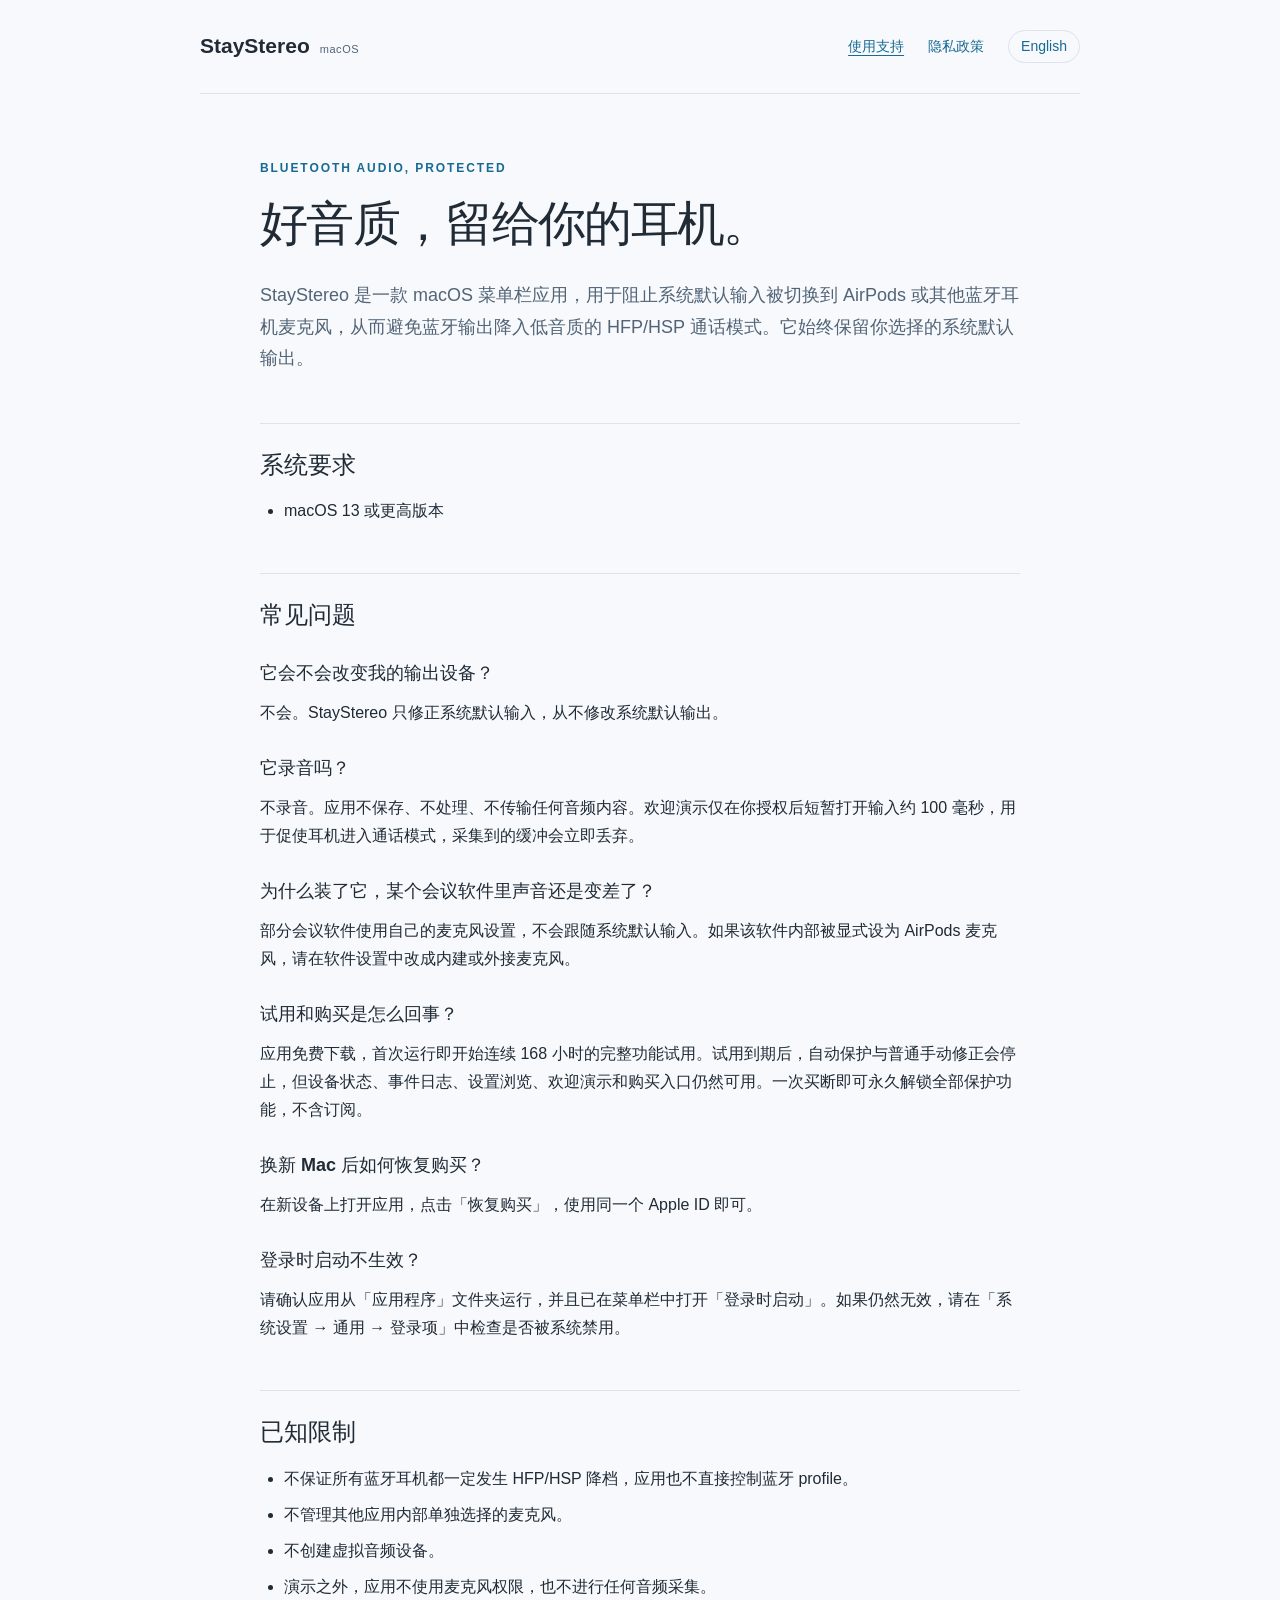
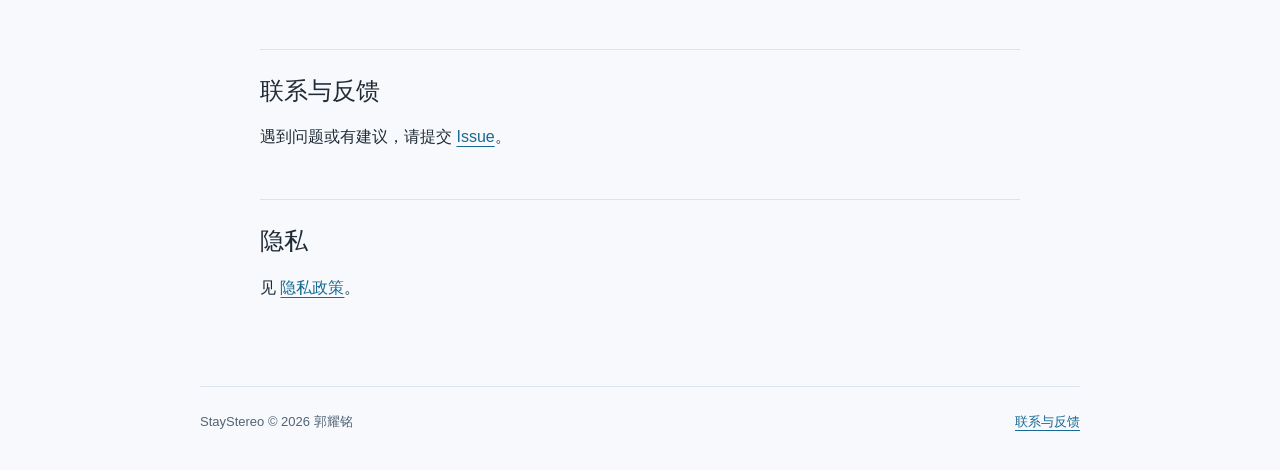
==== index.html @ f000b273 "docs: 迁移双语支持网站并支持 GitHub Pages" ====
<!doctype html>
<html lang="zh-CN">
<head>
<meta charset="utf-8">
<meta name="viewport" content="width=device-width, initial-scale=1">
<meta name="color-scheme" content="light dark">
<meta name="description" content="StayStereo 使用支持——保护 Mac 蓝牙播放音质，保留你选择的输出设备。">
<title>使用支持 · StayStereo</title>
<link rel="stylesheet" href="assets/style.css">
<link rel="alternate" hreflang="zh-CN" href="index.html">
<link rel="alternate" hreflang="en" href="en/index.html">
</head>
<body>
<a class="skip" href="#content">跳至正文</a>
<header><nav aria-label="主导航">
<a class="brand" href="index.html">StayStereo<span>macOS</span></a>
<div class="links"><a href="index.html" aria-current="page">使用支持</a><a href="privacy.html">隐私政策</a><a class="language" href="en/index.html" lang="en" hreflang="en">English</a></div>
</nav></header>
<main id="content">
<p class="eyebrow">BLUETOOTH AUDIO, PROTECTED</p>
<h1>好音质，留给你的耳机。</h1>
<p>StayStereo 是一款 macOS 菜单栏应用，用于阻止系统默认输入被切换到 AirPods 或其他蓝牙耳机麦克风，从而避免蓝牙输出降入低音质的 HFP/HSP 通话模式。它始终保留你选择的系统默认输出。</p>
<h2>系统要求</h2>
<ul>
<li>macOS 13 或更高版本</li>
</ul>
<h2>常见问题</h2>
<h3>它会不会改变我的输出设备？</h3>
<p>不会。StayStereo 只修正系统默认输入，从不修改系统默认输出。</p>
<h3>它录音吗？</h3>
<p>不录音。应用不保存、不处理、不传输任何音频内容。欢迎演示仅在你授权后短暂打开输入约 100 毫秒，用于促使耳机进入通话模式，采集到的缓冲会立即丢弃。</p>
<h3>为什么装了它，某个会议软件里声音还是变差了？</h3>
<p>部分会议软件使用自己的麦克风设置，不会跟随系统默认输入。如果该软件内部被显式设为 AirPods 麦克风，请在软件设置中改成内建或外接麦克风。</p>
<h3>试用和购买是怎么回事？</h3>
<p>应用免费下载，首次运行即开始连续 168 小时的完整功能试用。试用到期后，自动保护与普通手动修正会停止，但设备状态、事件日志、设置浏览、欢迎演示和购买入口仍然可用。一次买断即可永久解锁全部保护功能，不含订阅。</p>
<h3>换新 Mac 后如何恢复购买？</h3>
<p>在新设备上打开应用，点击「恢复购买」，使用同一个 Apple ID 即可。</p>
<h3>登录时启动不生效？</h3>
<p>请确认应用从「应用程序」文件夹运行，并且已在菜单栏中打开「登录时启动」。如果仍然无效，请在「系统设置 → 通用 → 登录项」中检查是否被系统禁用。</p>
<h2>已知限制</h2>
<ul>
<li>不保证所有蓝牙耳机都一定发生 HFP/HSP 降档，应用也不直接控制蓝牙 profile。</li>
<li>不管理其他应用内部单独选择的麦克风。</li>
<li>不创建虚拟音频设备。</li>
<li>演示之外，应用不使用麦克风权限，也不进行任何音频采集。</li>
</ul>
<h2>联系与反馈</h2>
<p>遇到问题或有建议，请提交 <a href="https://github.com/the-eric-kwok/staystereo-support/issues">Issue</a>。</p>
<h2>隐私</h2>
<p>见 <a href="privacy.html">隐私政策</a>。</p>
</main>
<footer><span>StayStereo © 2026 郭耀铭</span><a href="https://github.com/the-eric-kwok/staystereo-support/issues">联系与反馈</a></footer>
</body>
</html>
---- assets/style.css ----
:root{font-family:-apple-system,BlinkMacSystemFont,"Segoe UI",sans-serif;color:#202b36;background:#f7f9fc;line-height:1.75;font-synthesis:none;--muted:#526477;--link:#176a93;--line:#dce3eb;--surface:#e9f3f8}
*{box-sizing:border-box}body{margin:0}a{color:var(--link);text-underline-offset:4px}a:hover{text-decoration-thickness:2px}a:focus-visible{outline:3px solid var(--link);outline-offset:5px;border-radius:3px}header,main,footer{width:min(100% - 48px,880px);margin-inline:auto}nav{display:flex;justify-content:space-between;align-items:center;gap:24px;padding:28px 0;border-bottom:1px solid var(--line)}.brand{font-size:21px;font-weight:750;text-decoration:none;color:inherit;white-space:nowrap}.brand span{font-size:11px;margin-left:10px;font-weight:500;color:var(--muted);letter-spacing:.05em}.links{display:flex;align-items:center;gap:24px;font-size:14px}.links a{text-decoration:none}.links a[aria-current]{font-weight:700;text-decoration:underline}.language{border:1px solid var(--line);border-radius:20px;padding:3px 12px}main{max-width:760px;padding:64px 0 72px}.eyebrow{color:var(--link);font-size:12px;font-weight:750;letter-spacing:.16em;margin:0 0 16px}h1{font-size:clamp(32px,5vw,48px);line-height:1.2;letter-spacing:-.035em;margin:0 0 28px;text-wrap:balance}h1+p{font-size:18px;color:var(--muted)}h2{font-size:24px;line-height:1.4;margin:48px 0 16px;padding-top:24px;border-top:1px solid var(--line)}h3{font-size:18px;line-height:1.5;margin:28px 0 8px}p{margin:12px 0}ul{padding-left:24px}li{margin:8px 0}code{font-size:.9em;background:var(--surface);padding:2px 5px;border-radius:4px;overflow-wrap:anywhere}footer{display:flex;justify-content:space-between;gap:16px;padding:24px 0 36px;border-top:1px solid var(--line);font-size:13px;color:var(--muted)}.skip{position:absolute;top:-100px;left:16px;padding:8px 16px;background:var(--surface);z-index:1}.skip:focus{top:8px}
@media(max-width:600px){header,main,footer{width:calc(100% - 36px)}nav{align-items:flex-start;flex-direction:column;gap:16px;padding:20px 0}.links{gap:20px;flex-wrap:wrap}main{padding:40px 0 48px}h2{margin-top:36px}footer{flex-direction:column;gap:8px}}
@media(prefers-color-scheme:dark){:root{color:#e3eaf1;background:#111820;--muted:#a5b5c5;--link:#80c9ef;--line:#2e3c49;--surface:#203443}}
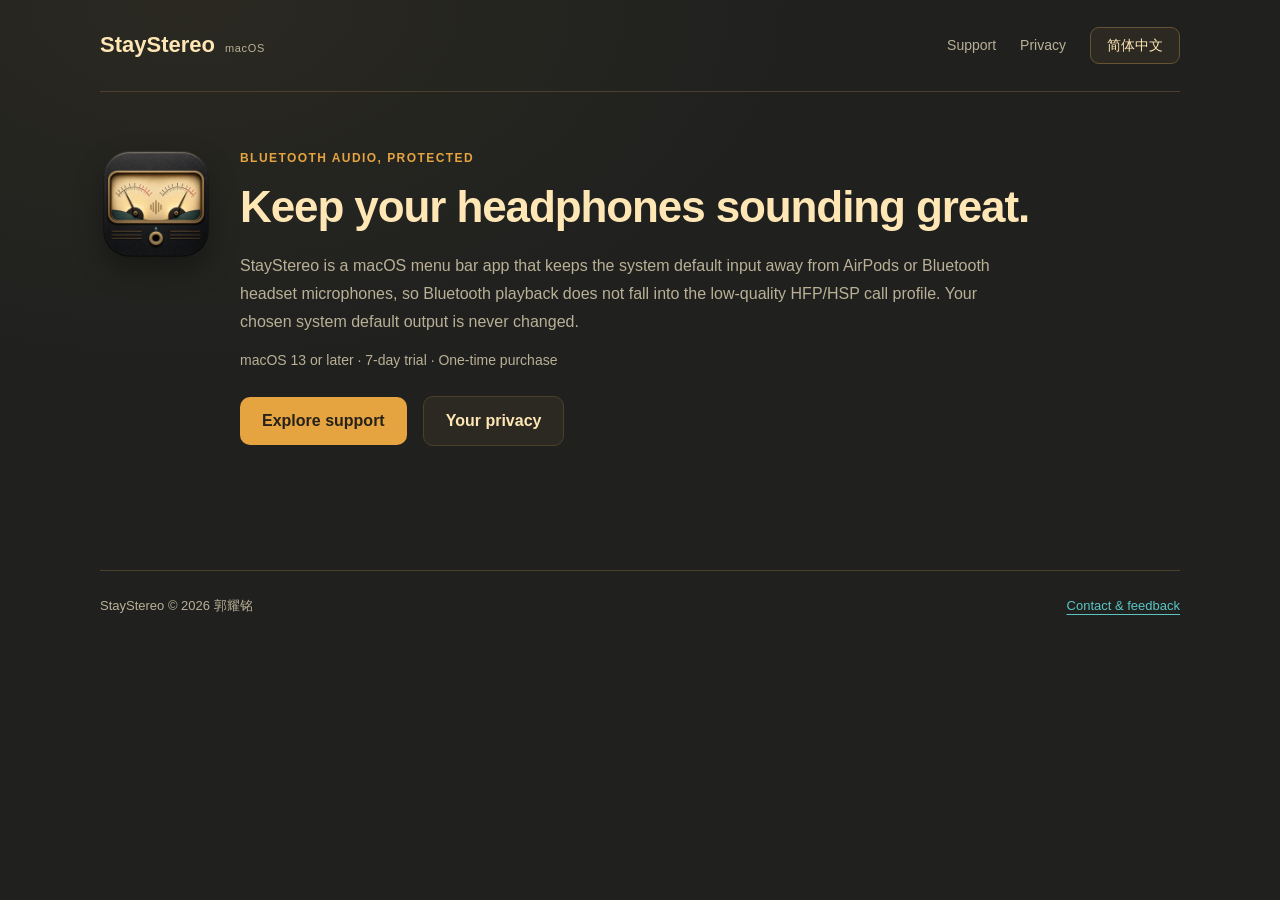
==== commit 90042238: "feat: 更新支持网站风格并拆分双语首页与支持页" ====
--- a/index.html
+++ b/index.html
@@ -1,54 +1,15 @@
 <!doctype html>
-<html lang="zh-CN">
+<html lang="en">
 <head>
 <meta charset="utf-8">
 <meta name="viewport" content="width=device-width, initial-scale=1">
-<meta name="color-scheme" content="light dark">
-<meta name="description" content="StayStereo 使用支持——保护 Mac 蓝牙播放音质，保留你选择的输出设备。">
-<title>使用支持 · StayStereo</title>
+<meta name="color-scheme" content="dark">
+<meta http-equiv="refresh" content="0; url=en/index.html">
+<link rel="canonical" href="https://the-eric-kwok.github.io/staystereo-support/en/index.html">
 <link rel="stylesheet" href="assets/style.css">
-<link rel="alternate" hreflang="zh-CN" href="index.html">
-<link rel="alternate" hreflang="en" href="en/index.html">
+<title>StayStereo</title>
 </head>
 <body>
-<a class="skip" href="#content">跳至正文</a>
-<header><nav aria-label="主导航">
-<a class="brand" href="index.html">StayStereo<span>macOS</span></a>
-<div class="links"><a href="index.html" aria-current="page">使用支持</a><a href="privacy.html">隐私政策</a><a class="language" href="en/index.html" lang="en" hreflang="en">English</a></div>
-</nav></header>
-<main id="content">
-<p class="eyebrow">BLUETOOTH AUDIO, PROTECTED</p>
-<h1>好音质，留给你的耳机。</h1>
-<p>StayStereo 是一款 macOS 菜单栏应用，用于阻止系统默认输入被切换到 AirPods 或其他蓝牙耳机麦克风，从而避免蓝牙输出降入低音质的 HFP/HSP 通话模式。它始终保留你选择的系统默认输出。</p>
-<h2>系统要求</h2>
-<ul>
-<li>macOS 13 或更高版本</li>
-</ul>
-<h2>常见问题</h2>
-<h3>它会不会改变我的输出设备？</h3>
-<p>不会。StayStereo 只修正系统默认输入，从不修改系统默认输出。</p>
-<h3>它录音吗？</h3>
-<p>不录音。应用不保存、不处理、不传输任何音频内容。欢迎演示仅在你授权后短暂打开输入约 100 毫秒，用于促使耳机进入通话模式，采集到的缓冲会立即丢弃。</p>
-<h3>为什么装了它，某个会议软件里声音还是变差了？</h3>
-<p>部分会议软件使用自己的麦克风设置，不会跟随系统默认输入。如果该软件内部被显式设为 AirPods 麦克风，请在软件设置中改成内建或外接麦克风。</p>
-<h3>试用和购买是怎么回事？</h3>
-<p>应用免费下载，首次运行即开始连续 168 小时的完整功能试用。试用到期后，自动保护与普通手动修正会停止，但设备状态、事件日志、设置浏览、欢迎演示和购买入口仍然可用。一次买断即可永久解锁全部保护功能，不含订阅。</p>
-<h3>换新 Mac 后如何恢复购买？</h3>
-<p>在新设备上打开应用，点击「恢复购买」，使用同一个 Apple ID 即可。</p>
-<h3>登录时启动不生效？</h3>
-<p>请确认应用从「应用程序」文件夹运行，并且已在菜单栏中打开「登录时启动」。如果仍然无效，请在「系统设置 → 通用 → 登录项」中检查是否被系统禁用。</p>
-<h2>已知限制</h2>
-<ul>
-<li>不保证所有蓝牙耳机都一定发生 HFP/HSP 降档，应用也不直接控制蓝牙 profile。</li>
-<li>不管理其他应用内部单独选择的麦克风。</li>
-<li>不创建虚拟音频设备。</li>
-<li>演示之外，应用不使用麦克风权限，也不进行任何音频采集。</li>
-</ul>
-<h2>联系与反馈</h2>
-<p>遇到问题或有建议，请提交 <a href="https://github.com/the-eric-kwok/staystereo-support/issues">Issue</a>。</p>
-<h2>隐私</h2>
-<p>见 <a href="privacy.html">隐私政策</a>。</p>
-</main>
-<footer><span>StayStereo © 2026 郭耀铭</span><a href="https://github.com/the-eric-kwok/staystereo-support/issues">联系与反馈</a></footer>
+<main><p>This page has moved to the <a href="en/index.html">English website</a>.</p></main>
 </body>
 </html>
--- a/assets/style.css
+++ b/assets/style.css
@@ -1,4 +1,78 @@
-:root{font-family:-apple-system,BlinkMacSystemFont,"Segoe UI",sans-serif;color:#202b36;background:#f7f9fc;line-height:1.75;font-synthesis:none;--muted:#526477;--link:#176a93;--line:#dce3eb;--surface:#e9f3f8}
-*{box-sizing:border-box}body{margin:0}a{color:var(--link);text-underline-offset:4px}a:hover{text-decoration-thickness:2px}a:focus-visible{outline:3px solid var(--link);outline-offset:5px;border-radius:3px}header,main,footer{width:min(100% - 48px,880px);margin-inline:auto}nav{display:flex;justify-content:space-between;align-items:center;gap:24px;padding:28px 0;border-bottom:1px solid var(--line)}.brand{font-size:21px;font-weight:750;text-decoration:none;color:inherit;white-space:nowrap}.brand span{font-size:11px;margin-left:10px;font-weight:500;color:var(--muted);letter-spacing:.05em}.links{display:flex;align-items:center;gap:24px;font-size:14px}.links a{text-decoration:none}.links a[aria-current]{font-weight:700;text-decoration:underline}.language{border:1px solid var(--line);border-radius:20px;padding:3px 12px}main{max-width:760px;padding:64px 0 72px}.eyebrow{color:var(--link);font-size:12px;font-weight:750;letter-spacing:.16em;margin:0 0 16px}h1{font-size:clamp(32px,5vw,48px);line-height:1.2;letter-spacing:-.035em;margin:0 0 28px;text-wrap:balance}h1+p{font-size:18px;color:var(--muted)}h2{font-size:24px;line-height:1.4;margin:48px 0 16px;padding-top:24px;border-top:1px solid var(--line)}h3{font-size:18px;line-height:1.5;margin:28px 0 8px}p{margin:12px 0}ul{padding-left:24px}li{margin:8px 0}code{font-size:.9em;background:var(--surface);padding:2px 5px;border-radius:4px;overflow-wrap:anywhere}footer{display:flex;justify-content:space-between;gap:16px;padding:24px 0 36px;border-top:1px solid var(--line);font-size:13px;color:var(--muted)}.skip{position:absolute;top:-100px;left:16px;padding:8px 16px;background:var(--surface);z-index:1}.skip:focus{top:8px}
-@media(max-width:600px){header,main,footer{width:calc(100% - 36px)}nav{align-items:flex-start;flex-direction:column;gap:16px;padding:20px 0}.links{gap:20px;flex-wrap:wrap}main{padding:40px 0 48px}h2{margin-top:36px}footer{flex-direction:column;gap:8px}}
-@media(prefers-color-scheme:dark){:root{color:#e3eaf1;background:#111820;--muted:#a5b5c5;--link:#80c9ef;--line:#2e3c49;--surface:#203443}}
+:root {
+  color-scheme: dark;
+  font-family: -apple-system, BlinkMacSystemFont, "Segoe UI", sans-serif;
+  font-synthesis: none;
+  line-height: 1.75;
+  color: #e6d6b0;
+  background: #20211f;
+  --heading: #ffe6b5;
+  --muted: #b9b096;
+  --gold: #e5a440;
+  --teal: #59c6c4;
+  --line: #4b402c;
+  --surface: #2b2922;
+}
+* { box-sizing: border-box; }
+body { margin: 0; background: radial-gradient(ellipse at 15% 0, #34302380, transparent 600px); }
+a { color: var(--teal); text-underline-offset: 4px; }
+a:hover { color: #92e1db; }
+a:focus-visible { outline: 3px solid var(--gold); outline-offset: 5px; border-radius: 4px; }
+header, main, footer { width: min(100% - 80px, 1080px); margin-inline: auto; }
+nav { display: flex; justify-content: space-between; align-items: center; gap: 24px; padding: 26px 0; border-bottom: 1px solid var(--line); }
+.brand { color: var(--heading); font-size: 22px; font-weight: 750; text-decoration: none; white-space: nowrap; }
+.brand span { font-size: 11px; margin-left: 10px; font-weight: 500; color: var(--muted); letter-spacing: .06em; }
+.links { display: flex; align-items: center; gap: 24px; font-size: 14px; }
+.links a { color: var(--muted); text-decoration: none; }
+.links a:hover, .links a[aria-current] { color: var(--heading); }
+.links a[aria-current] { text-decoration: underline; text-decoration-color: var(--gold); text-decoration-thickness: 2px; text-underline-offset: 8px; }
+.links .language { padding: 5px 16px; border: 1px solid #665334; border-radius: 9px; color: var(--heading); background: var(--surface); }
+main { padding: 56px 0 64px; }
+.hero { display: flex; align-items: flex-start; gap: 28px; margin-bottom: 40px; }
+.app-icon { flex: 0 0 112px; object-fit: contain; filter: drop-shadow(0 12px 14px #0005); }
+.hero-copy { flex: 1; min-width: 0; }
+.eyebrow { color: var(--gold); font-size: 12px; font-weight: 700; letter-spacing: .12em; margin: 0 0 10px; }
+h1 { color: var(--heading); font-size: clamp(30px, 4vw, 44px); line-height: 1.25; letter-spacing: -.025em; margin: 0 0 18px; text-wrap: balance; }
+.hero-copy > p:not(.eyebrow) { color: var(--muted); max-width: 760px; }
+h2 { color: var(--heading); font-size: 21px; line-height: 1.4; margin: 0 0 16px; }
+h3 { color: var(--heading); font-size: 18px; line-height: 1.5; margin: 0 0 12px; }
+p { margin: 12px 0; }
+ul { padding-left: 22px; margin-bottom: 0; }
+li { margin: 8px 0; }
+li::marker { color: var(--gold); }
+.sections { display: grid; grid-template-columns: 1fr 1fr; gap: 20px; }
+.card { padding: 26px 28px; background: var(--surface); border: 1px solid var(--line); border-radius: 13px; box-shadow: 0 8px 24px #00000012; }
+.card > :last-child { margin-bottom: 0; }
+.faq-section { grid-column: 1 / -1; margin: 16px 0; }
+.faq-section > h2 { margin: 0 0 18px; }
+.faq-grid { display: grid; grid-template-columns: 1fr 1fr; gap: 20px; }
+.support-page .sections > .card:first-child { grid-column: 1 / -1; border-left: 3px solid var(--teal); padding: 18px 26px; display: flex; align-items: center; gap: 24px; }
+.support-page .sections > .card:first-child h2, .support-page .sections > .card:first-child ul { margin: 0; }
+.support-page .sections > .card:first-child ul { padding: 0; list-style: none; }
+.support-page .sections > .card:last-child { border-color: #766039; }
+.privacy-page main { max-width: 880px; }
+.privacy-page .sections { grid-template-columns: 1fr; }
+code { color: var(--heading); font-size: .9em; background: #393629; padding: 2px 6px; border-radius: 4px; overflow-wrap: anywhere; }
+footer { display: flex; justify-content: space-between; gap: 16px; padding: 24px 0 36px; border-top: 1px solid var(--line); font-size: 13px; color: var(--muted); }
+.skip { position: absolute; top: -100px; left: 16px; padding: 8px 16px; background: var(--surface); z-index: 1; }
+.skip:focus { top: 8px; }
+@media (max-width: 700px) {
+  header, main, footer { width: calc(100% - 36px); }
+  nav { align-items: flex-start; flex-direction: column; gap: 18px; padding: 20px 0; }
+  .links { gap: 22px; flex-wrap: wrap; }
+  main { padding: 32px 0 40px; }
+  .hero { flex-direction: column; gap: 18px; margin-bottom: 28px; }
+  .app-icon { width: 88px; height: 88px; flex-basis: 88px; }
+  .sections, .faq-grid { grid-template-columns: 1fr; gap: 16px; }
+  .card { padding: 22px; }
+  .support-page .sections > .card:first-child { align-items: flex-start; flex-direction: column; gap: 0; }
+  footer { flex-direction: column; gap: 8px; }
+}
+
+.home-page .hero { margin-bottom: 20px; }
+.home-intro { margin-bottom: 40px; }
+.trial-note { color: var(--muted); font-size: 14px; }
+.actions { display: flex; flex-wrap: wrap; align-items: center; gap: 16px; margin-top: 24px; }
+.button, .secondary-button { display: inline-block; padding: 10px 22px; border-radius: 10px; text-decoration: none; font-weight: 650; }
+.button { background: var(--gold); color: #262219; }
+.button:hover { background: #f0b758; color: #262219; }
+.secondary-button { border: 1px solid var(--line); color: var(--heading); background: var(--surface); }
